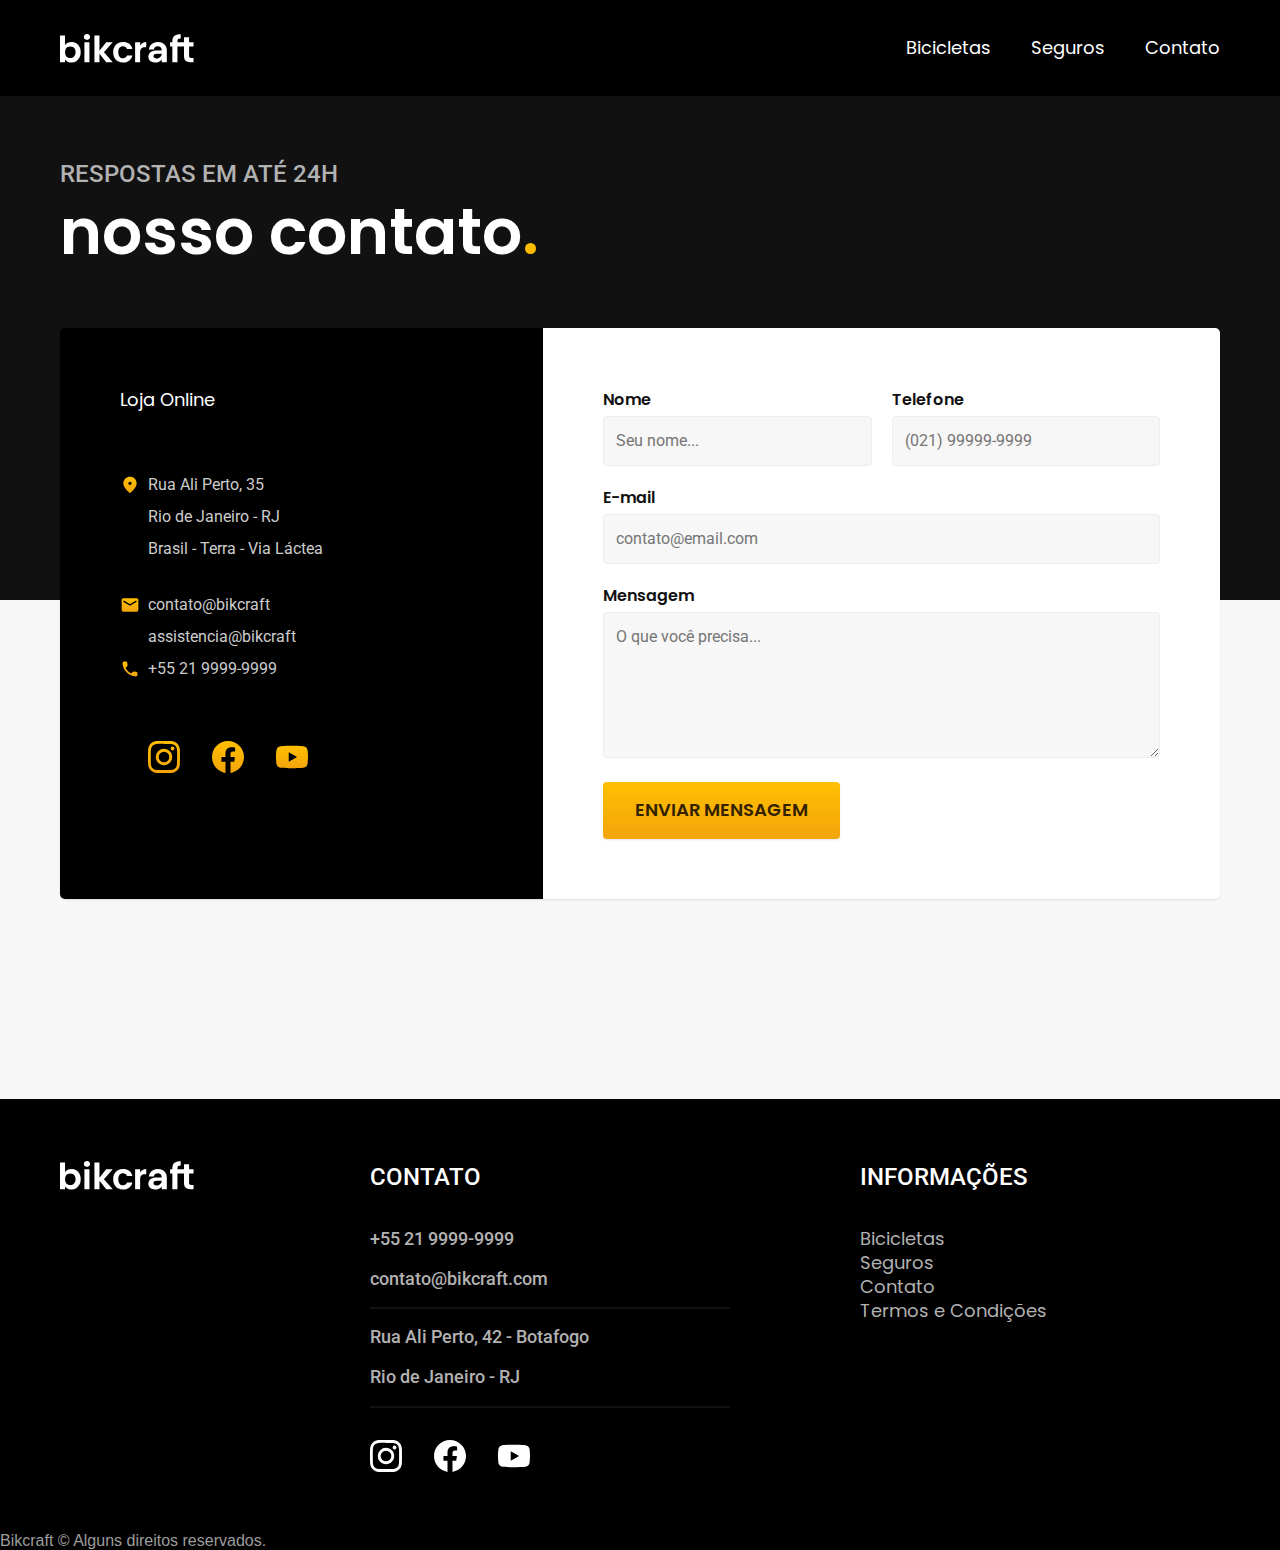
==== HTML e CSS para Iniciantes/1001 - Bikcraft/contato.html @ 0124eae3 "Contato" ====
<!DOCTYPE html>
<html lang="pt-br">
<head>
    <meta charset="UTF-8">
    <meta http-equiv="X-UA-Compatible" content="IE=edge">
    <meta name="viewport" content="width=device-width, initial-scale=1.0">
    <meta name="description" content="Contato.">
    <title>Contato | Bikcraft</title>
    <link rel="stylesheet" href="./css/style.css">
    <link rel="shortcut icon" href="favicon.svg" type="image/x-icon">
    <link rel="preconnect" href="https://fonts.googleapis.com">
    <link rel="preconnect" href="https://fonts.gstatic.com" crossorigin>
    <link href="https://fonts.googleapis.com/css2?family=Merriweather:ital,wght@1,900&family=Poppins:wght@400;600&family=Roboto:wght@400;500&display=swap" rel="stylesheet">
</head>
<body id="contato">
    <header class="header-bg">
        <div class="header container">
            <a href="./"><img src="./img/bikcraft.svg" alt="Bikcraft"></a>
            <nav aria-label="primaria">
                <ul class="header-menu font-1-m cor-0">
                    <li><a href="./bicicletas.html">Bicicletas</a></li>
                    <li><a href="./seguros.html">Seguros</a></li>
                    <li><a href="./contato.html">Contato</a></li>
                </ul>
            </nav>
        </div>
    </header>

    <main>
        <div class="titulo-bg">
            <div class="titulo container">
                <p class="font-2-l-b cor-5">Respostas em até 24h</p>
                <h1 class="font-1-xxl cor-0">nosso contato<span class="cor-p1">.</span></h1>
            </div>
        </div>

        <div class="contato container">
            <section class="contato-dados" aria-label="Endereço">
                <h2 class="font-1-m cor-0">Loja Online</h2>
                <div class="contato-endereco font-2-s cor-4">
                    <p>Rua Ali Perto, 35</p>
                    <p>Rio de Janeiro - RJ</p>
                    <p>Brasil - Terra - Via Láctea</p>
                </div>
                <address class="contato-meios font-2-s cor-4">
                    <a href="mailto:contato@bikcraft">contato@bikcraft</a>
                    <a href="mailto:assistencia@bikcraft">assistencia@bikcraft</a>
                    <a href="tel:+552199999999">+55 21 9999-9999</a>
                </address>
                <div class="contato-redes">
                    <a href="./"><img src="./img/redes/instagram-p.svg" alt="Intragram"></a>
                    <a href="./"><img src="./img/redes/facebook-p.svg" alt="Facebook"></a>
                    <a href="./"><img src="./img/redes/youtube-p.svg" alt="YouTube"></a>
                </div>
            </section>

            <section class="contato-formulario" aria-label="Formulário">
                <form class="form" action="./contato.html" method="post">
                    <div>
                        <label for="nome">Nome</label>
                        <input type="text" name="nome" name="nome" id="nome" placeholder="Seu nome...">
                    </div>
                    <div>
                        <label for="telefone">Telefone</label>
                        <input type="text" name="telefone" name="telefone" id="telefone" placeholder="(021) 99999-9999">
                    </div>
                    <div class="col-2">
                        <label for="email">E-mail</label>
                        <input type="text" name="email" name="email" id="email" placeholder="contato@email.com">
                    </div>
                    <div class="col-2">
                        <label for="mensagem">Mensagem</label>
                        <textarea rows="5" name="mensagem" name="mensagem" id="mensagem" placeholder="O que você precisa..."></textarea>
                    </div>
                    <button class="botao col-2">Enviar Mensagem</button>
                </form>
            </section>
        </div>
    </main>

    <footer class="footer-bg">
        <div class="footer container">
            <img src="./img/bikcraft.svg" alt="Bikcraft">   
            <div class="footer-contato">
                <h3 class="font-2-l-b cor-0">Contato</h3>
                <ul class="font-2-m cor-5">
                    <li><a href="tel:+552199999999">+55 21 9999-9999</a></li>
                    <li><a href="mailto:contato@bikcract.com">contato@bikcraft.com</a></li>
                    <li>Rua Ali Perto, 42 - Botafogo</li>
                    <li>Rio de Janeiro - RJ</li>
                </ul>
                <div class="footer-redes">
                    <a href="./"><img src="./img/redes/instagram.svg" alt="Intragram"></a>
                    <a href="./"><img src="./img/redes/facebook.svg" alt="Facebook"></a>
                    <a href="./"><img src="./img/redes/youtube.svg" alt="YouTube"></a>
                </div>
            </div>
            <div class="footer-informacoes">
                <h3 class="font-2-l-b cor-0">Informações</h3>
                <nav>
                    <ul class="font-1-m cor-5">
                        <li><a href="./bicicletas.html">Bicicletas</a></li>
                        <li><a href="./seguros.html">Seguros</a></li>
                        <li><a href="./contato.html">Contato</a></li>
                        <li><a href="./termos.html">Termos e Condições</a></li>
                    </ul>
                </nav>
            </div>
        </div>
        <p class="footer-copyfont-2-m cor-6">Bikcraft © Alguns direitos reservados.</p>
    </footer>
</body>
</html>
---- HTML e CSS para Iniciantes/1001 - Bikcraft/css/style.css ----
@import "./global/global.css";
@import "./utilidades/tipografia.css";
@import "./utilidades/cores.css";
@import "./global/header.css";
@import "./global/footer.css";



/* Utilidades*/
@import "./utilidades/componentes.css";
@import "./utilidades/formulario.css";

/* Home */

@import "./home/introducao.css";
@import "./home/tecnologia.css";
@import "./home/parceiros.css";
@import "./home/depoimento.css";

/* Bicicletas */
@import "./bicicletas/bicicletas-listas.css";
@import "./bicicletas/bicicletas.css";


/* Bicicleta */
@import "./bicicleta/bicicleta.css";
@import "./bicicleta/seguro.css";

/* Seguros */
@import "./seguros/seguros.css";
@import "./seguros/perguntas.css";
@import "./seguros/vantagens.css";

/* Contato */
@import "./contato/contato.css";
@import "./contato/lojas.css";

/* Termos e Condições */
@import "./termos/termos.css";
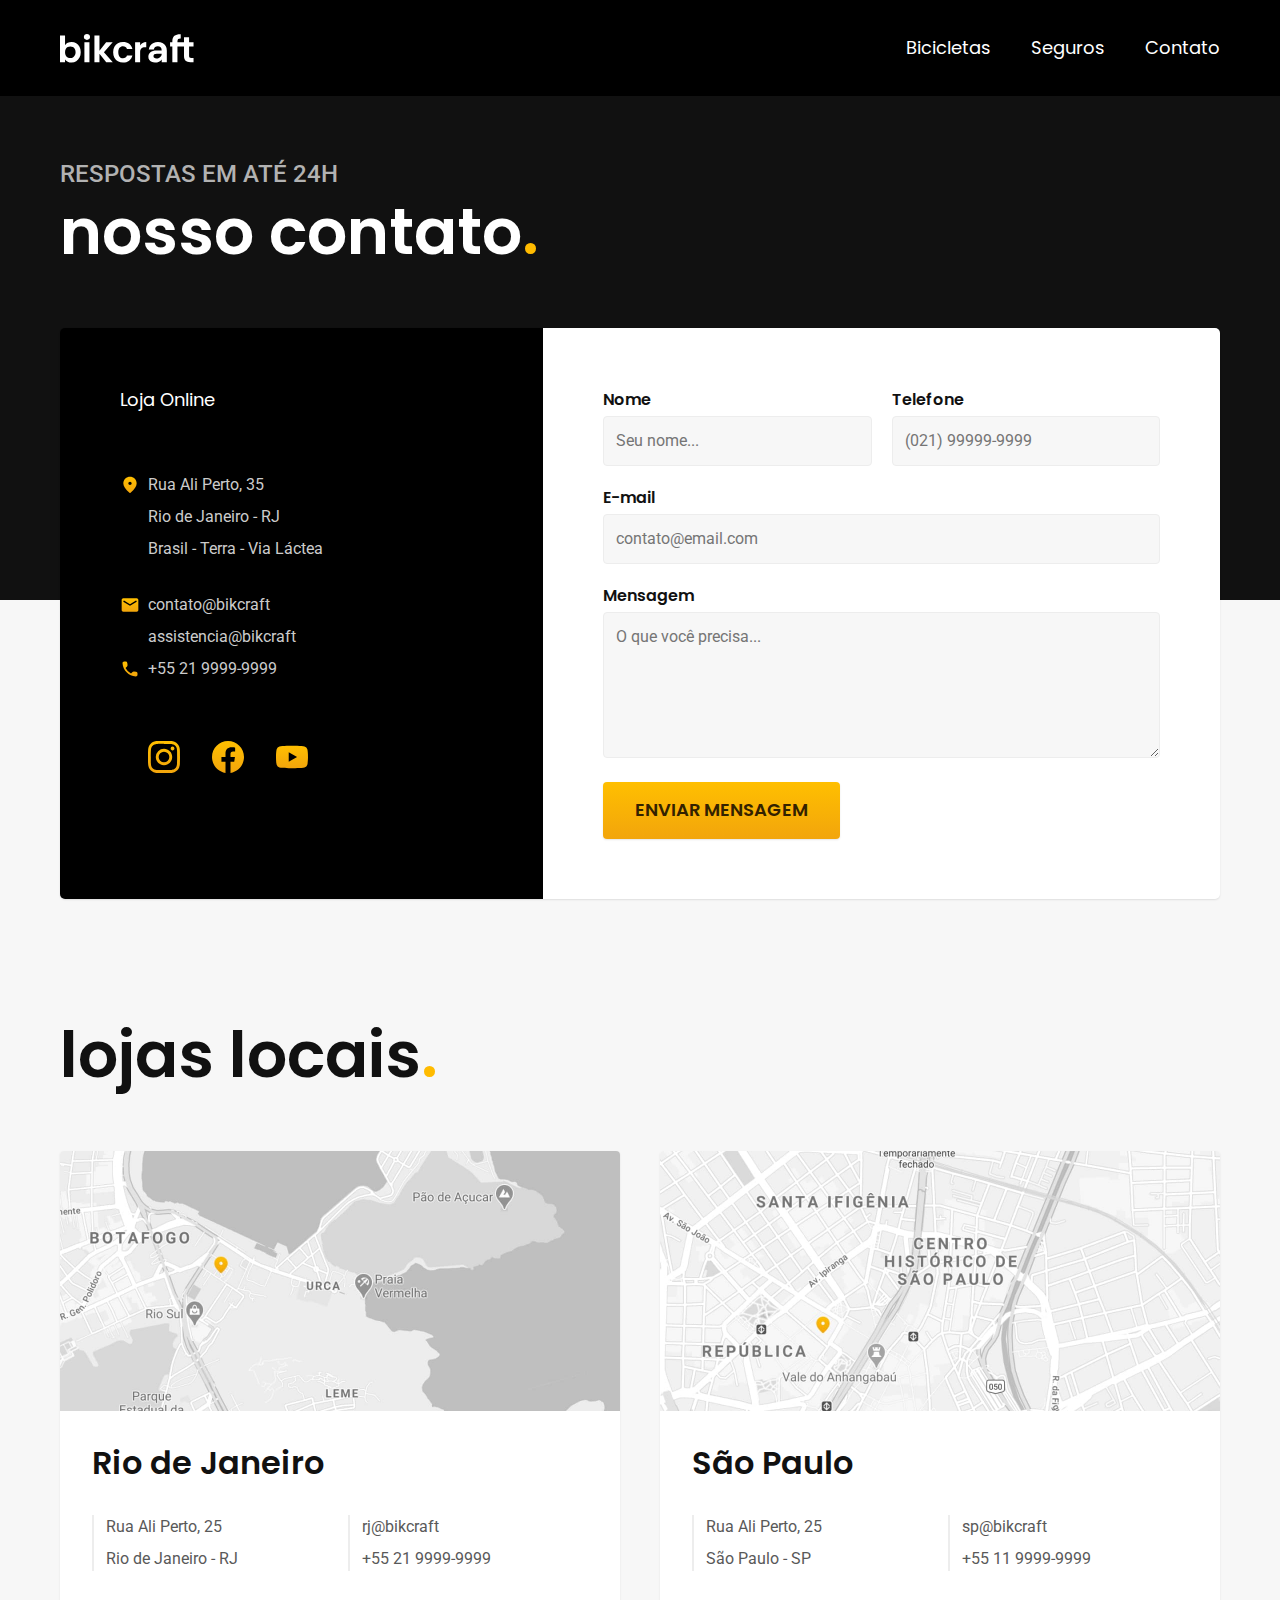
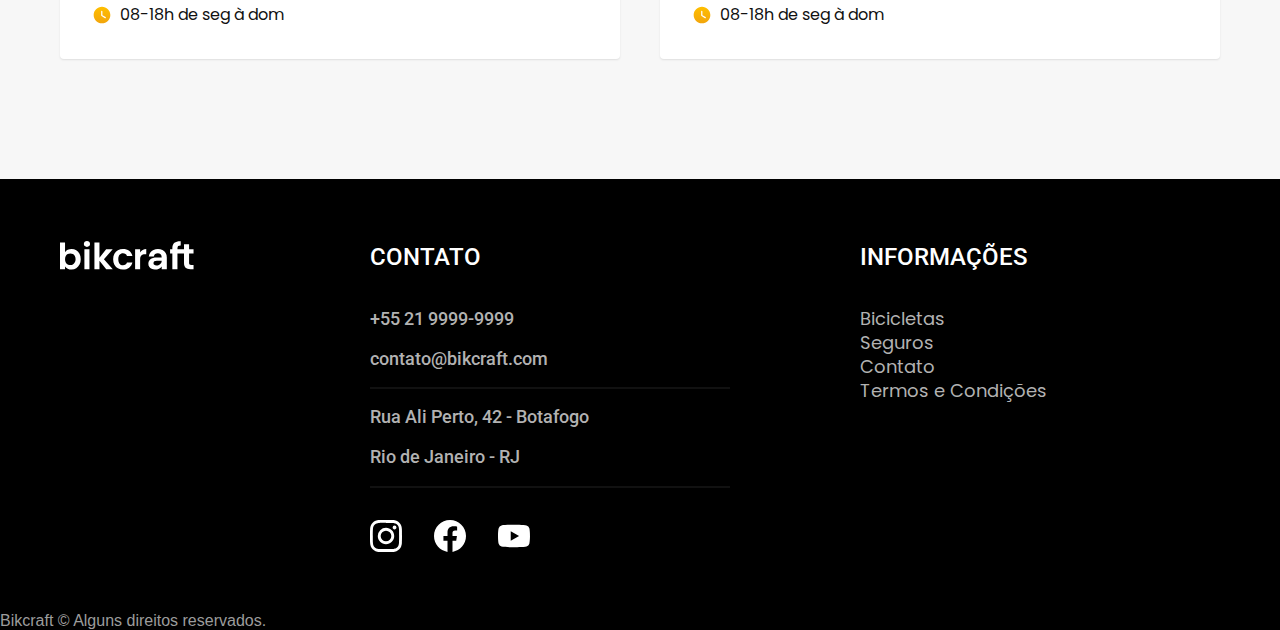
==== commit ea8bd51e: "Update - Orçamento" ====
--- a/HTML e CSS para Iniciantes/1001 - Bikcraft/contato.html
+++ b/HTML e CSS para Iniciantes/1001 - Bikcraft/contato.html
@@ -78,6 +78,41 @@
         </div>
     </main>
 
+    <article class="lojas container">
+        <h2 class="font-1-xxl">lojas locais<span class="cor-p1">.</span></h2>
+        <div class="lojas-item">
+            <img src="./img/lojas/rj.jpg" alt="mapa marcando o endereço em Rua Ali Perto, 25 - Rio de Janeiro - RJ">
+            <div class="lojas-conteudo">
+                <h3 class="font-1-xl">Rio de Janeiro</h3>
+                <div class="lojas-dados font-2-s cor-8">
+                    <p>Rua Ali Perto, 25</p>
+                    <p>Rio de Janeiro - RJ</p>
+                </div>
+                <div class="lojas-dados font-2-s cor-8">
+                    <a href="mailto:assistencia@bikcraft">rj@bikcraft</a>
+                    <a href="tel:+552199999999">+55 21 9999-9999</a>
+                </div>
+                <p class="lojas-tempo font-1-s"><img src="./img/icones/horario.svg" alt="">08-18h de seg à dom</p>
+            </div>
+        </div>
+
+        <div class="lojas-item">
+            <img src="./img/lojas/sp.jpg" alt="mapa marcando o endereço em Rua Ali Perto, 25 - São Paulo - SP">
+            <div class="lojas-conteudo">
+                <h3 class="font-1-xl">São Paulo</h3>
+                <div class="lojas-dados font-2-s cor-8">
+                    <p>Rua Ali Perto, 25</p>
+                    <p>São Paulo - SP</p>
+                </div>
+                <div class="lojas-dados font-2-s cor-8">
+                    <a href="mailto:assistencia@bikcraft">sp@bikcraft</a>
+                    <a href="tel:+552199999999">+55 11 9999-9999</a>
+                </div>
+                <p class="lojas-tempo font-1-s"><img src="./img/icones/horario.svg" alt="">08-18h de seg à dom</p>
+            </div>
+        </div>
+    </article>
+
     <footer class="footer-bg">
         <div class="footer container">
             <img src="./img/bikcraft.svg" alt="Bikcraft">   
--- a/HTML e CSS para Iniciantes/1001 - Bikcraft/css/style.css
+++ b/HTML e CSS para Iniciantes/1001 - Bikcraft/css/style.css
@@ -35,6 +35,9 @@
 @import "./contato/contato.css";
 @import "./contato/lojas.css";
 
+/* Orçamento */
+@import "./orcamento/orcamento.css";
+
 /* Termos e Condições */
 @import "./termos/termos.css";
 
